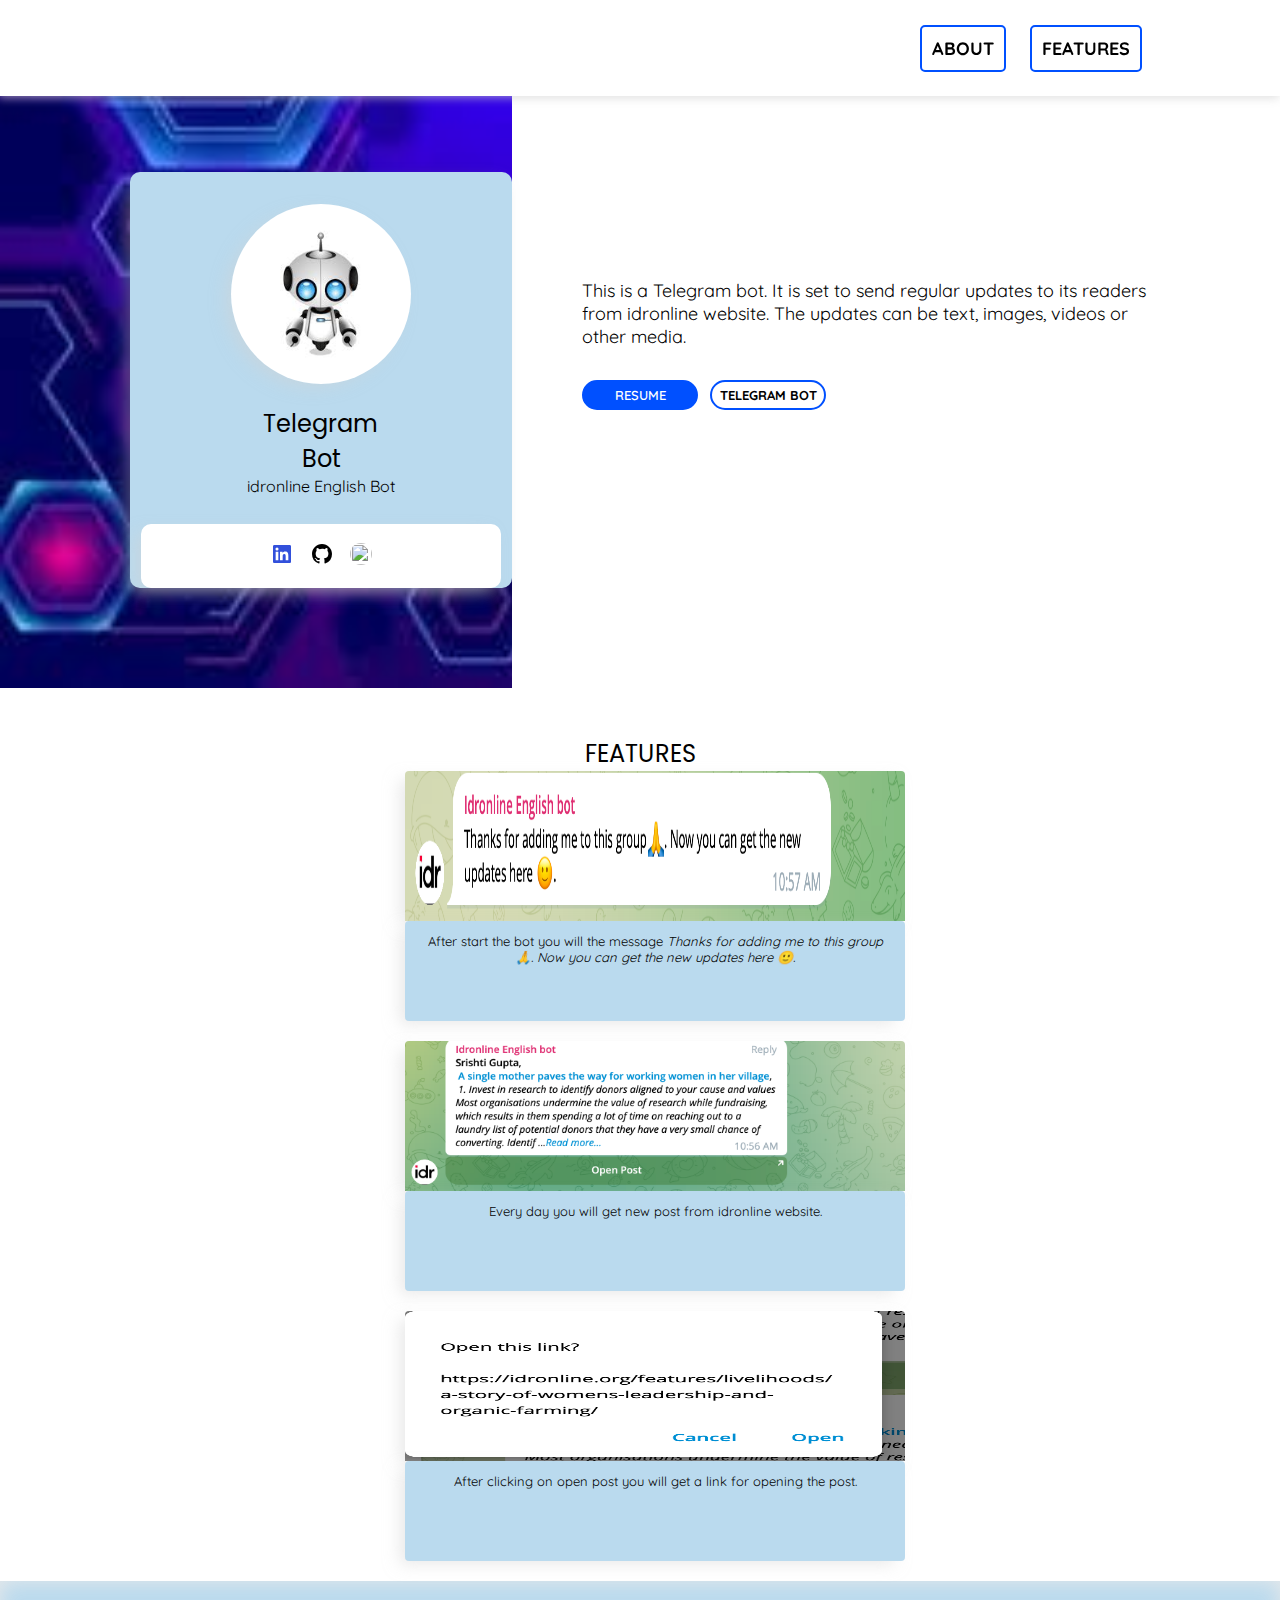
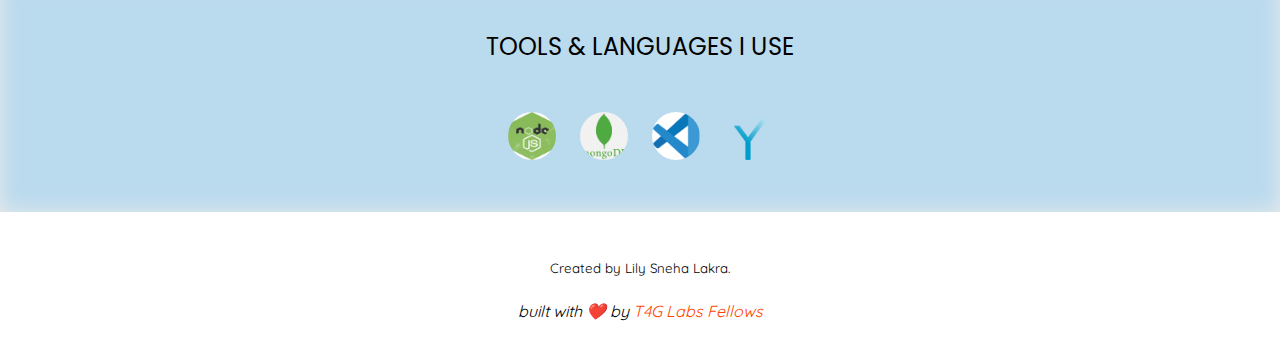
==== index.html @ ccb15bd9 "first commit" ====
<!DOCTYPE html>
<html>

<head>
    <meta charset="utf-8">
    <meta http-equiv="X-UA-Compatible" content="IE=edge">
    <title>Telegram Bot</title>
    <meta name="description" content="">
    <meta name="viewport" content="width=device-width, initial-scale=1">
    <link rel="stylesheet" href="style.css">
    <link rel="preconnect" href="https://fonts.googleapis.com">
    <link rel="preconnect" href="https://fonts.gstatic.com" crossorigin>
    <link href="https://fonts.googleapis.com/css2?family=Montserrat:wght@800&family=Poppins:wght@700&display=swap"
        rel="stylesheet">
    <link href="https://fonts.googleapis.com/css2?family=Quicksand:wght@400&display=swap" rel="stylesheet">
    <script src="https://smtpjs.com/v3/smtp.js">
    </script>
</head>


<body style="overflow-x: hidden;">
    <div id="sidebar" class="collapsed ">
        <button class="btfun" id="closer" title="Close sidebar">
            <svg width="24" height="24" viewBox="0 0 24 24" fill="none" xmlns="http://www.w3.org/2000/svg">
                <path d="M4 18H20M4 6H20H4ZM4 12H12H4Z" stroke="black" stroke-width="2" stroke-linecap="round"
                    stroke-linejoin="round" />
            </svg>
        </button>
        <div class="flex-col-n subhead" id="sidebarlinks">
            <button class="navlink mt btfun" style="color: #0050ff;"><a class="subhead" href='#landingpage'>ABOUT
                </a></button>
            <button class="navlink mt btfun"><a class="subhead" href='#resume'>FEATURES</a></button>
        </div>
    </div>


    <div class="flex-row nav">
        <div class="flex-row">
            <div class="flex-row navdiv">
                <ul class="flex-row-n subhead navbar">
                    <li class="navlink" style="color: #0050ff;"><a href="#landingpage">ABOUT</a></li>
                    <li class="navlink"><a href="#resume">FEATURES</a></li>
                </ul>
            </div>

            <button title="Toggle sidebar" id="closebt" class="btfun ">
                <svg width="24" height="24" viewBox="0 0 24 24" fill="none" xmlns="http://www.w3.org/2000/svg">
                    <path d="M4 18H20M4 6H20H4ZM4 12H20H4Z" stroke="black" stroke-width="2" stroke-linecap="round"
                        stroke-linejoin="round" />
                </svg>
            </button>
        </div>
    </div>

    <div class="flex-row-n" id="landingpage" style="width: 100vw;">
        <div class="flex-row-n bgimg" id="landingpage1">
            <div class="flex-col-n bg3" id="card">
                <div class="image-cropper"><img src="./assets/robot.jpeg" class="dp"></div>
                <div class="name " style="font-size: x-large; margin-top: 22px;">Telegram</div>
                <div class="name " style="font-size: x-large;">Bot</div>
                <div style="font-family: 'Quicksand', sans-serif;">idronline English Bot</div>
                <div class="flex-row " id="card-bottom">
                    <div onclick="window.open('https://www.linkedin.com/in/lily-sneha-lakra/','_blank')" class="px"><img
                            src="./social/linkedin.svg">
                    </div>

                    <div onclick="window.open('https://github.com/Lily-Sneha?tab=repositories','_blank')" class="px">
                        <img src="./social/github.svg">
                    </div>
                    <div onclick="window.open('https://telegram.me/Idronline_english_bot','_blank')" class="px">
                        <img src="https://encrypted-tbn0.gstatic.com/images?q=tbn:ANd9GcR_W9C1YVWKJ8RYx4l_GDvs_dGXbprSSNU4vg&usqp=CAU"
                            id="bot">
                    </div>
                </div>
            </div>
        </div>

        <div class="flex-row" id="landingpage2">
            <div class="flex-col-n lp-para-main">
                <div class="lp-para subhead lp2fix">This is a Telegram bot.
                    It is set to send regular updates to its readers from idronline website. The updates can be
                    text, images, videos or other media.
                </div>

                <div class="flex-row lp-para subhead" style="margin-top: 32px; font-size:small; ">
                    <div onclick="window.location.href='#resume'" class="button1" id="resume">RESUME</div>
                    <div onclick="window.location.href='#project'" class="button2" style="margin-left: 12px;">TELEGRAM
                        BOT
                    </div>
                </div>
            </div>
        </div>
    </div>
    </div>


    <!-- projects/ Features in screenshot ************************* -->
    <div class="flex-col" style="align-items: center;">
        <div class="name over" style="font-size: x-large; margin-top: 48px; ">FEATURES</div>

        <div>
            <div class="flex-col cardeffect firstcard">
                <div class="face3"><img src="cards/welcome.png" height="150px" width="500px"></div>
                <div class="face4">

                    <div class="subhead"
                        style=" padding : 12px 16px 24px 16px ;font-size: small; text-align: center; color: rgb(3, 3, 3); ">
                        After start the bot you will the message <i>Thanks for adding me to this group🙏. Now you can
                            get
                            the new updates here 🙂.</i>
                    </div>
                </div>
            </div>
        </div>

        <div>
            <div class="flex-col cardeffect firstcard">
                <div class="face3"><img src="assets/post.png" height="150px" width="500px"></div>
                <div class="face4">

                    <div class="subhead"
                        style=" padding : 12px 16px 24px 16px ;font-size: small; text-align: center; color: rgb(3, 3, 3); ">
                        Every day you will get new post from idronline website.
                    </div>
                </div>
            </div>
        </div>


        <div>
            <div class="flex-col cardeffect firstcard">
                <div class="face3"><img src="./assets/openPost.png" height="150px" width="500px"></div>
                <div class="face4">

                    <div class="subhead"
                        style=" padding : 12px 16px 24px 16px ;font-size: small; text-align: center; color: rgb(3, 3, 3); ">
                        After clicking on open post you will get a link for opening the post.
                    </div>
                </div>
            </div>
        </div>
    </div>


    <!-- Tools and Languages ******************** -->
    <div class="flex-col bg3 insetshadow" style="width: 100vw;">
        <div class="name gffix" style="font-size: x-large; margin-top: 48px;">TOOLS & LANGUAGES I USE</div>
        <div class="flex-row" id="skillmainrow">
            <div class="flex-row" id="skillrow1">
                <div class="skillbox"><img src="skills/node.jpeg" height="48px" width="48px"></div>
                <div class="skillbox"><img src="skills/mongodb.png" height="48px" width="48px"></div>
                <div class="skillbox"><img src="skills/vscode.png" height="48px" width="48px"></div>
            </div>

            <div class="flex-row" id="skillrow2">
                <!-- <div class="skillbox"><img src="skills/node.png" height="48px" width="48px"></div> -->
                <div class="skillbox"><img src="skills/Y.png" height="48px" width="48px"></div>
            </div>
        </div>
    </div>

    <div class="flex-col" style="align-items: center;" id="contact">
        <div class="flex-col" style="align-items: center; margin-top: 22px;">
            <div class="subhead bottom">
                <p>Created by Lily Sneha Lakra.</p>
            </div>

            <div class="editor">
                <p style="font-family: 'Quicksand', sans-serif;">
                    <i>built with ❤️ by <a style="color: orangered;"
                            href="https://t4glabs.discourse.group/u?cards=yes&group=Tech4Good-Fellows&order=likes_received">T4G
                            Labs Fellows</a>
                        <!-- & Hosted Freely on <a style="color: orangered;"
                            href="https://github.com/Lily-Sneha/ourgroundworks/actions/runs/3966880631">Github
                            Pages</a></i> -->
                </p>
            </div>

        </div>
    </div>
    <script src="./script.js" async defer></script>
</body>

</html>
---- style.css ----
body {
    margin: 0px;
    padding: 0px;

}

.flex-row {
    display: flex;
    flex-direction: row;
    align-items: center;
}

.flex-row-n {
    display: flex;
    flex-direction: row;
}

.flex-row-reverse {
    display: flex;
    flex-direction: row-reverse;
    align-items: center;
}

.flex-col {
    display: flex;
    flex-direction: column;
    justify-items: center;
    align-items: center;
}

.flex-col-n {
    display: flex;
    flex-direction: column;

}

.flex-col-reverse {
    display: flex;
    flex-direction: column-reverse;
    justify-items: center;

}

.nav {
    justify-content: end;
    z-index: 99;
    margin: 0px;
    height: 96px;
    width: 100vw;
    background-color: white;
    position: fixed;
    box-shadow: -1px 2px 9px 0px rgba(206, 206, 206, 0.63);
    -webkit-box-shadow: -1px 2px 9px 0px rgba(206, 206, 206, 0.63);
    -moz-box-shadow: -1px 2px 9px 0px rgba(206, 206, 206, 0.63);

}

.bgimg {
    background-image: url("./assets/background.jpeg");
    background-repeat: no-repeat;
    background-size: cover;
}

.bg1 {
    background-color: white;
}

.bg2 {
    background-color: #ececec;
}

.bg3 {
    background-color: #badaee;
}

.grad {
    background-image: linear-gradient(to right, white, #ececec);
}

.primary {
    background-color: #0050ff;
}

#rect {
    background-color: #0050ff;
    height: 16px;
    width: 16px;
    margin: 10px;
}

.name {
    font-family: 'Poppins', sans-serif;
}

.subhead {
    font-family: 'Quicksand', sans-serif;
    font-size: large;
}

.navlink {
    margin-left: 12px;
    margin-right: 12px;
    border-radius: 5px;
    border: 2px solid #0050ff;
    padding: 10px;
}

.navlink a {
    font-weight: bold;
}

.navlink:hover {
    color: #0050ff;
    background-color: #badaee;
    margin-left: 12px;
    margin-right: 12px;
}


.dp {
    height: 180px;
    width: 180px;
    display: inline;
    margin: 0 auto;

}

.image-cropper {
    width: 180px;
    height: 180px;
    position: relative;
    overflow: hidden;
    border-radius: 50%;
    margin-top: 32px;
    box-shadow: -8px 6px 16px -3px rgba(211, 211, 211, 0.5);
    -webkit-box-shadow: -8px 6px 16px -3px rgba(211, 211, 211, 0.5);
    -moz-box-shadow: -8px 6px 16px -3px rgba(211, 211, 211, 0.5);
}

.over {
    overflow: visible;
    position: relative;
}

#card {
    width: 400px;
    margin-left: 340px;
    margin-top: 172px;
    margin-bottom: 100px;
    height: auto;
    align-items: center;
    box-shadow: -8px 6px 16px -3px rgba(142, 142, 142, 0.5);
    -webkit-box-shadow: -8px 6px 16px -3px rgba(142, 142, 142, 0.5);
    -moz-box-shadow: -8px 6px 16px -3px rgba(142, 142, 142, 0.5);
    border-radius: 10px;
}

#card-bottom {
    width: 360px;
    margin-top: 28px;
    height: 64px;
    background-color: white;
    align-items: center;
    justify-content: center;
    box-shadow: -8px 6px 16px -3px rgba(211, 211, 211, 0.5);
    -webkit-box-shadow: -8px 6px 16px -3px rgba(211, 211, 211, 0.5);
    -moz-box-shadow: -8px 6px 16px -3px rgba(211, 211, 211, 0.5);
    border-radius: 10px;

}

.px {
    padding-left: 8px;
    padding-right: 8px;
}

#bot {
    height: 22px;
    width: 22px;
    border-radius: 20px;
}

/* #telegram {
    padding-left: 8px;
    padding-right: 8px;
    font-size: 48px;
} */

.lp-para {
    margin-left: 130px;
    margin-right: 48px;
}

.button1:hover {
    border: solid 2px #0050ff;
    background-color: #ffffff;
    color: rgb(0, 0, 0);
    width: 112px;
    padding-top: 5px;
    padding-bottom: 5px;
    border-radius: 20px;
    font-weight: 800;
    text-align: center;
}

.button1 {
    border: solid 2px #0050ff;
    background-color: #0050ff;
    color: white;
    width: 112px;
    padding-top: 5px;
    padding-bottom: 5px;
    border-radius: 20px;
    text-align: center;
    font-weight: 600;
    cursor: pointer;
}

.button2 {
    border: solid 2px #0050ff;
    background-color: #ffffff;
    color: rgb(0, 0, 0);
    width: 112px;
    padding-top: 5px;
    padding-bottom: 5px;
    border-radius: 20px;
    font-weight: 800;
    text-align: center;
    cursor: pointer
}

.button2:hover {
    border: solid 2px #0050ff;
    background-color: #0050ff;
    color: white;
    width: 112px;
    padding-top: 5px;
    padding-bottom: 5px;
    border-radius: 20px;
    font-weight: 600;
    text-align: center;
}

.input {
    border: 2px #919191;
    width: 300px;
    margin-top: 22px;
    height: 28px;
    padding: 2px 10px 2px 10px;
    border-style: none none solid none;
    text-align: center;
    font-family: 'Quicksand', sans-serif;
    outline: 0;
}

input:focus {
    border: 3px #0050ff;
    border-style: none none solid none;
    outline: 0;

}

.insetshadow {
    box-shadow: inset 0px 0px 21px 0px #EAEAEA;
}

/* .hd2 {
    background-image: url('./assets/bg.gif');
    background-size: cover;
    background-repeat: no-repeat;
    padding: 4px 8px 4px 8px;
    border-radius: 4px;
    text-align: center;
} */

.face1 {
    overflow: hidden;
    width: 200px;
    height: 150px;
    background-repeat: no-repeat;
    border-radius: 4px 4px 0px 0px;
    /* background-size: contain; */
    box-shadow: -8px 6px 16px -3px rgba(211, 211, 211, 0.5);
    -webkit-box-shadow: -8px 6px 16px -3px rgba(211, 211, 211, 0.5);
    -moz-box-shadow: -8px 6px 16px -3px rgba(211, 211, 211, 0.5);
}

.face2 {
    width: 200px;
    height: 60px;
    background-color: white;
    box-shadow: -8px 6px 16px -3px rgba(211, 211, 211, 0.5);
    -webkit-box-shadow: -8px 6px 16px -3px rgba(211, 211, 211, 0.5);
    -moz-box-shadow: -8px 6px 16px -3px rgba(211, 211, 211, 0.5);
    border-radius: 4px;
}

.cardeffect {
    margin: 0px 18px 0px 18px;
    /* transform: translate(0px, 0px); */
    padding-bottom: 20px;
}

.face3 {
    overflow: hidden;
    width: 500px;
    height: 150px;
    background-repeat: no-repeat;
    border-radius: 4px 4px 0px 0px;
    /* background-size: contain; */
    box-shadow: -8px 6px 16px -3px rgba(211, 211, 211, 0.5);
    -webkit-box-shadow: -8px 6px 16px -3px rgba(211, 211, 211, 0.5);
    -moz-box-shadow: -8px 6px 16px -3px rgba(211, 211, 211, 0.5);
}

.face4 {
    width: 500px;
    height: 100px;
    background-color: #badaee;
    box-shadow: -8px 6px 16px -3px rgba(211, 211, 211, 0.5);
    -webkit-box-shadow: -8px 6px 16px -3px rgba(211, 211, 211, 0.5);
    -moz-box-shadow: -8px 6px 16px -3px rgba(211, 211, 211, 0.5);
    border-radius: 4px;
}

.p-8 {
    padding: 8px;
}


.github {
    background-image: url('cards/github.png');
    background-size: contain;
    width: 24px;
    height: 24px;
    margin: 18px 4px 0px 4px;
    border-radius: 100%;
}

.skillbox {
    background-size: contain;
    border-radius: 100%;
    overflow: hidden;
    width: 48px;
    height: 48px;
    margin: 0px 12px 0px 12px;
    border-radius: 100%;
}

.bottom {
    line-height: 6px;
    font-size: smaller;
    margin-top: 18px;
    text-align: center;
}

#contactform {
    margin: 18px 0px 18px 0px;
    box-shadow: -8px 6px 16px -3px rgba(211, 211, 211, 0.5);
    -webkit-box-shadow: -8px 6px 16px -3px rgba(211, 211, 211, 0.5);
    -moz-box-shadow: -8px 6px 16px -3px rgba(211, 211, 211, 0.5);
}

.contactimg {
    border-radius: 4px 0px 0px 4px;
    width: 200px;
    height: 250px;
    align-items: center;
    background-image: url('./assets/bg.gif');
    background-size: cover;
}

.form {
    margin-left: 32px;
    margin-right: 56px;
    text-align: left;
}

.formbox {
    border-radius: 0px 4px 4px 0px;

}

#landingpage1 {
    width: 40vw;
}



.navbar {
    list-style: none;
    margin-right: 96px;

}

.name {
    font-size: x-large;
}

.cardrow {
    height: 390px;
    padding-top: 12px;
    overflow-x: scroll;
    width: 500vw;
    align-items: center;
    justify-content: center;
}

/* .fig-section {
    display: flex;
    flex-direction: column;
    align-items: center;
    justify-content: center;
} */

/* .figcaption {
    padding-top: 10px;
    padding-bottom: 10px;
    text-align: center;
} */

/* .text {
    flex-wrap: wrap;
} */

#skillrow1 {
    margin-top: 48px;
    margin-bottom: 52px;
}

#skillrow2 {
    margin-top: 48px;
    margin-bottom: 52px;
}

.lp-para-main {
    max-width: 700px;
}

.send {
    margin-top: 24px;
    margin-bottom: 18px;
    font-size: small;
    margin-left: 32px;
}

#logo {
    max-width: 340px;
    margin-left: 64px;
}

.burgerbutton {
    margin-right: 32px;
}

#closer {
    float: right;
    margin: 21.5px 18px 0px 0px;
}

button {
    outline: none;
    border: none;
    background-color: white;
    cursor: pointer;
    align-items: center;
    justify-content: center;
    padding-top: 4px;
}

#license {
    text-decoration: underline;
    color: #0050ff;
}

#closebt {
    margin-right: 18px;
}

#sidebar {
    width: 70%;
    height: 100vh;
    overflow: auto;
    position: fixed;
    right: 0;
    z-index: 100;
    transition: transform .2s;
    background-color: white;
    -webkit-box-shadow: 0px -1px 112px -36px rgba(199, 199, 199, 1);
    -moz-box-shadow: 0px -1px 112px -36px rgba(199, 199, 199, 1);
    box-shadow: 0px -1px 112px -36px rgba(199, 199, 199, 1);
}

.mt {
    margin-top: 40px;
}

#sidebar.collapsed {
    transform: translate(100%);
}

a {
    text-decoration: none;
    color: black;
}

a:hover {
    color: #0050ff;
}

#sidebarlinks {
    align-items: flex-start;
    justify-content: flex-start;
    margin-left: 24px;
    margin-top: 10px;
}

/* media query ************************ */
@media (max-width: 1920px) {

    #card {
        margin-left: 460px;
    }

    .cardrow {
        overflow: hidden;
    }

    #projects {
        margin-bottom: 48px;
    }

    .cardrow {
        margin-top: 24px;
        margin-bottom: 52px;
    }

    #linefix {
        margin-left: 130px;
    }

    .firstcard {
        margin-left: 48px;
    }

    .lastcard {
        margin-right: 48px;
    }
}


@media (max-width: 1824px) {
    .lp-para-main {
        width: 400;
    }

    #card {
        margin-left: 400px;
    }

    .cardrow {
        overflow: hidden;
    }

    #projects {
        margin-bottom: 48px;
    }

    .firstcard {
        margin-left: 48px;
    }

    .lastcard {
        margin-right: 48px;
    }

}

@media (max-width: 1694px) {
    #card {
        margin-left: 360px;
    }

    .cardrow {
        overflow: hidden;
    }

    #projects {
        margin-bottom: 48px;
    }

    .cardrow {
        margin-top: 8px;
        margin-bottom: 48px;
    }

    .firstcard {
        margin-left: 48px;
    }

    .lastcard {
        margin-right: 48px;
    }
}


@media (max-width: 1536px) {
    #card {
        margin-left: 330px;
    }

    .cardrow {
        overflow: hidden;
    }

    #projects {
        margin-bottom: 48px;
    }

    .cardrow {
        margin-top: 4px;
        margin-bottom: 36px;
    }

    .firstcard {
        margin-left: 48px;
    }

    .lastcard {
        margin-right: 48px;
    }
}

@media (max-width: 1408px) {
    #card {
        margin-left: 240px;
    }

    .lp-para {
        margin-left: 90px;
    }

    .cardrow {
        overflow: hidden;
        margin-top: 12px;
        margin-bottom: 26px;
    }

    #projects {
        margin-bottom: 48px;
    }

    #linefix {
        margin-left: 90px;
    }

    .firstcard {
        margin-left: 48px;
    }

    .lastcard {
        margin-right: 48px;
    }
}

@media (max-width: 1280px) {
    #card {
        margin-left: 130px;
    }

    .lp-para {
        margin-left: 70px;
    }

    .cardrow {
        overflow: hidden;
        margin-top: 0px;
        margin-bottom: 52px;

    }

    #projects {
        margin-bottom: 48px;
    }

    #linefix {
        margin-left: 70px;
    }

    .firstcard {
        margin-left: 48px;
    }

    .lastcard {
        margin-right: 48px;
    }

}

@media (min-width: 1024px) {
    #sidebar {
        -webkit-box-shadow: none;
        -moz-box-shadow: none;
        box-shadow: none;
    }

    #closebt {
        width: 0px;
        visibility: collapse;

    }

    #closebt svg {
        width: 0px;
        visibility: collapse;
    }

}

@media (max-width: 1024px) {
    #card {
        margin-left: 85px;
    }

    .cardrow {
        margin-top: 0px;
        margin-bottom: 26px;
        overflow-x: scroll;
        width: 100vw;
        align-items: start;
        justify-content: start;
    }

    .dev {
        align-items: center;
        justify-content: center;
    }

    .lp-para {
        margin-left: 70px;
        width: 440px;
    }

    .navbar {
        visibility: hidden;
        width: 0px;
    }

    .navdiv {
        width: 0px;
    }

    #projects {
        margin-bottom: 48px;
    }

    .firstcard {
        margin-left: 48px;
    }

    .lastcard {
        margin-right: 48px;
    }

    #logo {
        max-width: 280px;
        margin-left: 32px;
    }

    #sidebar {
        width: 40%;
    }

    #closer {
        margin-top: 32px;
    }

}

@media (max-width: 870px) {
    #card {
        margin-left: 20px;
    }

    .lp-para {
        width: 350px;
    }

    .name {
        font-size: medium;
    }

    #projects {
        margin-bottom: 48px;
    }

    .cardrow {
        margin-top: 4px;
        margin-bottom: 12px;

    }

    .firstcard {
        margin-left: 48px;
    }

    .lastcard {
        margin-right: 48px;
    }


}

@media (max-width: 768px) {

    #landingpage {
        display: flex;
        flex-direction: column;
        justify-items: center;
        align-items: center;
    }

    #landingpage1 {
        width: 100vw;
        justify-items: center;
        align-items: center;

    }

    #card {
        width: fit-content;
        margin-left: auto;
        margin-right: auto;
    }

    #landingpage2 {
        width: 90vw;
    }

    .cardrow {
        margin-top: 4px;
        margin-bottom: 24px;
        overflow-x: scroll;
        width: 100vw;
        align-items: start;
        justify-content: start;
    }

    .dev {
        align-items: center;
        justify-content: center;
    }

    .lp-para-main {
        align-items: center;
        justify-content: center;
        margin: 0px 16px 48px 16px;
        flex-direction: column;

    }

    .lp-para {
        margin: auto;
        width: auto;
        text-align: center;
    }

    #skillrow1 {
        margin-top: 48px;
        margin-bottom: 52px;
    }

    #skillrow2 {
        margin-top: 48px;
        margin-bottom: 52px;
    }

    #projects {
        margin-bottom: 24px;
    }

    #linefix {
        margin-right: 70px;
    }

    #logo {
        max-width: 310px;
        margin-left: 32px;
    }

    /* .bgimg {
        background-image: url("./assets/background.jpeg");
    } */

}

@media (max-width: 640px) {
    body {
        overflow-x: hidden;
        width: 100vw;
    }

    .cardrow {
        margin-top: 0px;
        margin-bottom: 12px;
        overflow-x: scroll;
        width: 100vw;
        align-items: center;
        justify-content: center;
    }

    #projects {
        margin-bottom: 18px;
    }

    #contactform {
        flex-direction: column;
    }

    .contactimg {
        width: 360px;
        border-radius: 4px 4px 0px 0px;
        height: 250px;
        align-items: center;
        justify-content: center;
        background-image: url('./assets/bg.gif');
        background-size: cover;
    }

    .contactimg img {
        align-items: center;
        justify-content: center;
        height: 200px;
        padding-right: 38px;
    }

    .formbox {
        align-items: center;
        justify-content: center;
    }

    .send {
        margin-right: 32px;
    }

    .form {
        margin-left: 16px;
        margin-right: 16px;
        text-align: center;
    }

    #skillmainrow {
        flex-direction: column;
    }

    #skillrow1 {
        margin-top: 48px;
        margin-bottom: 12px;
    }

    #skillrow2 {
        margin-top: 18px;
        margin-bottom: 52px;
    }

    #linefix {
        margin-right: 70px;
    }

    #sidebar {
        width: 70%;
    }

    #closer {
        margin-top: 30px;
    }

}

@media (max-width: 472px) {
    #card {
        margin-top: 100px;
        margin-bottom: 32px;
        width: 340px;

    }

    .face4,
    .face1,
    .face2,
    .face3 {
        width: 390px;
        padding-left: 0;
        margin-left: 0;
    }

    #card-bottom {
        width: 340px;
    }

    .lp2fix {
        margin-top: 18px;
    }

    .modes {
        flex-direction: column;
    }

    .cardeffect {
        margin: 10px;
    }

    .firstcard {
        /* margin-left: 32px; */
    }

    .lastcard {
        /* margin-right: 32px; */
    }

    .gffix {
        margin-left: 16px;
        margin-right: 16px;
        text-align: center;
    }

    #logo {
        width: 240px;
        margin-left: 16px;
    }

    .nav {
        height: 76px;
    }

    #closer {
        margin-top: 21.5px;
    }
}

@media (max-width: 375px) {
    #card {
        margin-top: 100px;
        margin-bottom: 48px;
    }

    .face4,
    .face1,
    .face2,
    .face3 {
        width: 390px;
    }

    #project-subhead {
        flex-direction: column;
    }

    .firstcard {
        margin-left: 16px;
    }

    .lastcard {
        margin-right: 16px;
    }

    #logo {
        max-width: 210px;
        margin-left: 16px;
    }

    .nav {
        height: 64px;
    }

    .lp2fix {
        margin-top: 12px;
    }

    #closer {
        margin-top: 16px;
    }
}

@media (max-width: 320px) {
    .skillbox img {
        width: 32px;
        height: 32px;
    }

    .skillbox {
        width: 32px;
        height: 32px;
    }

    #card {
        width: 300px;
    }

    .face4,
    .face1,
    .face2,
    .face3 {
        width: 300px;
    }

    #card-bottom {
        width: 300px;
    }

    .contactimg {
        width: 320px;
    }

    .formbox {
        width: 320px;
    }

    .name {
        font-size: smaller;
        margin-left: 2px;
    }

    .subhead {
        font-size: smaller;
    }

    #rect {
        margin: 10px;
    }

    .firstcard {
        /* padding-left: 16px; */
    }

    .lastcard {
        /* padding-right: 16px; */
    }

    .lp2fix {
        margin-top: 14px;
    }

    #closer {
        margin-top: 14px;
    }
}


@media (max-width: 280px) {
    #logo {
        max-width: 190px;
        margin-left: 18px;
    }

    #card-bottom {
        width: 260px;
    }

    .contactimg {
        width: 280px;
    }

    .formbox {
        width: 280px;
    }

    .form {
        width: 260px;
    }

    .face3 {
        width: 100vw;
    }

    .face4 {
        width: 100vw;
    }

    .gffix {
        text-align: center;
        margin: 0px 8px 0px 8px;
        font-size: 12px;
    }

    .lp-para-main {
        margin: 0px;
    }

    #card {
        margin-top: 130px;
        margin-bottom: 48px;
    }

    .lp2fix {
        margin-top: 12px;
    }

}
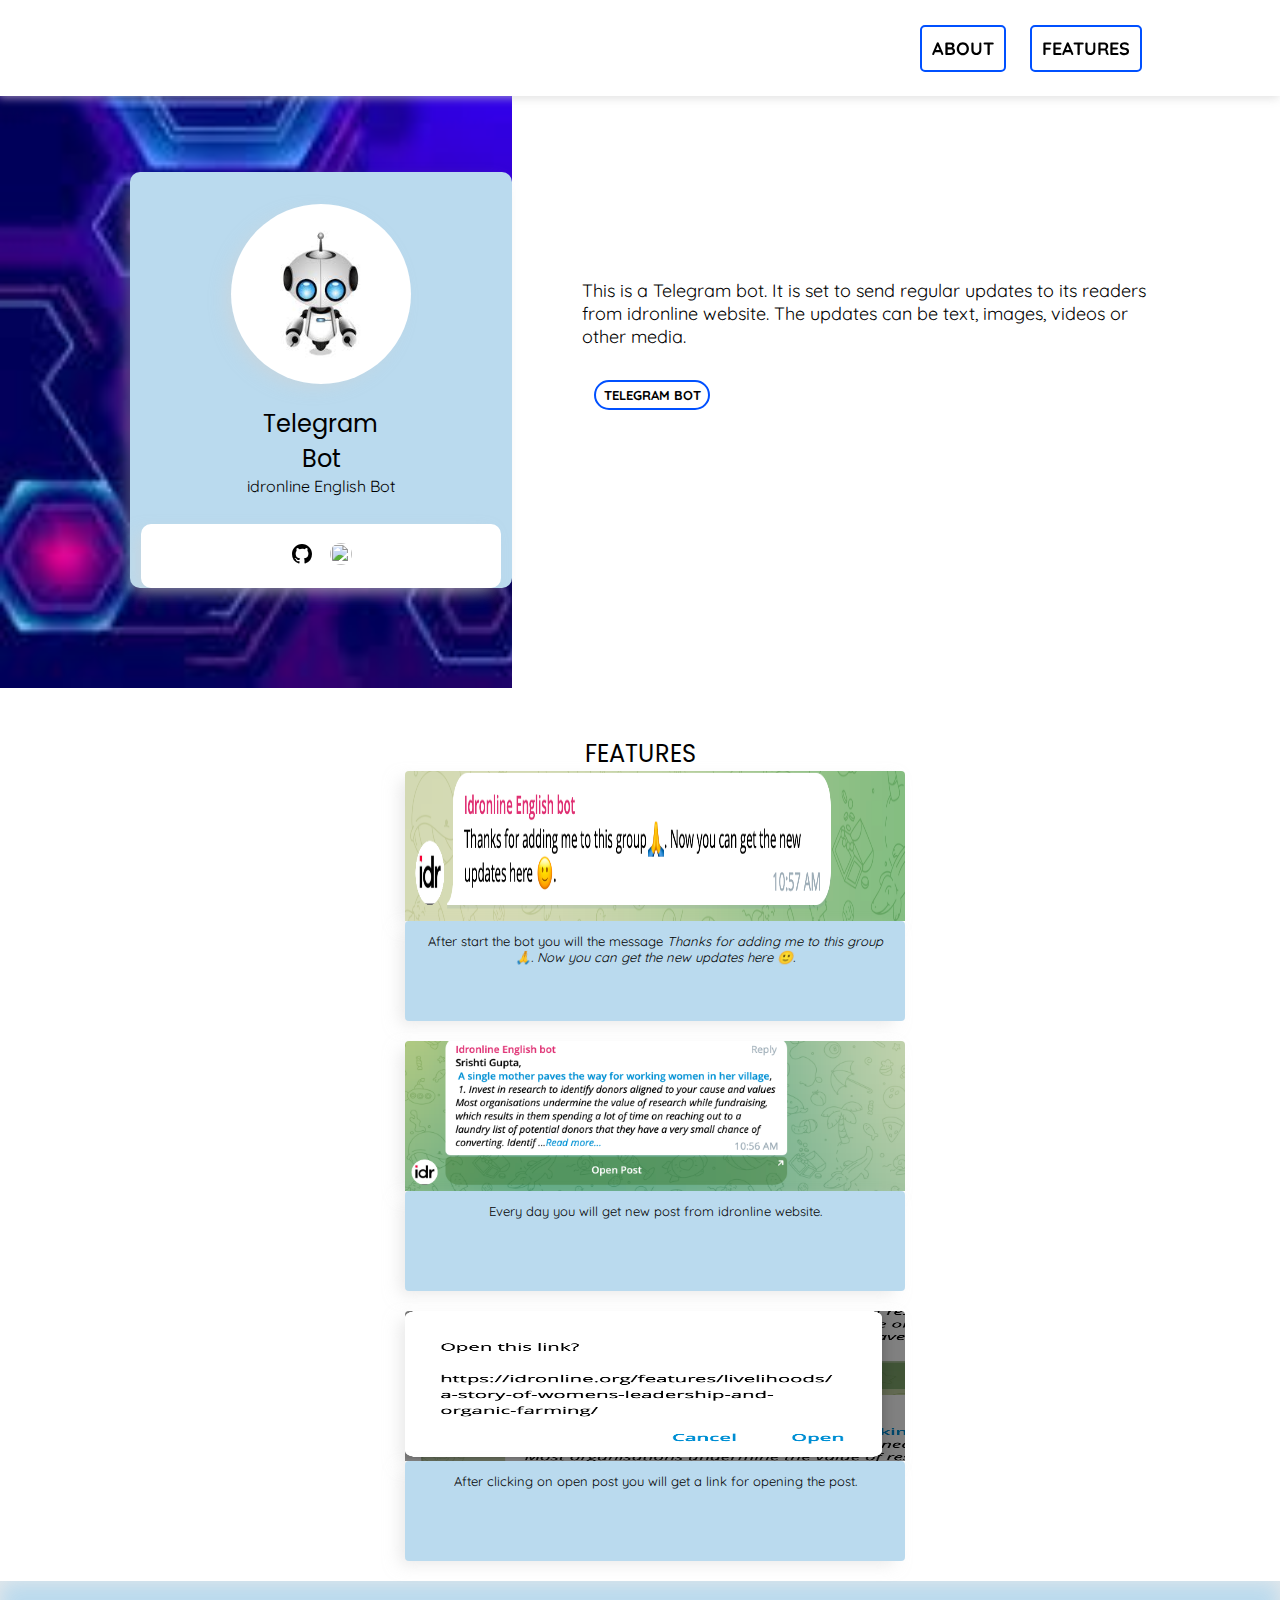
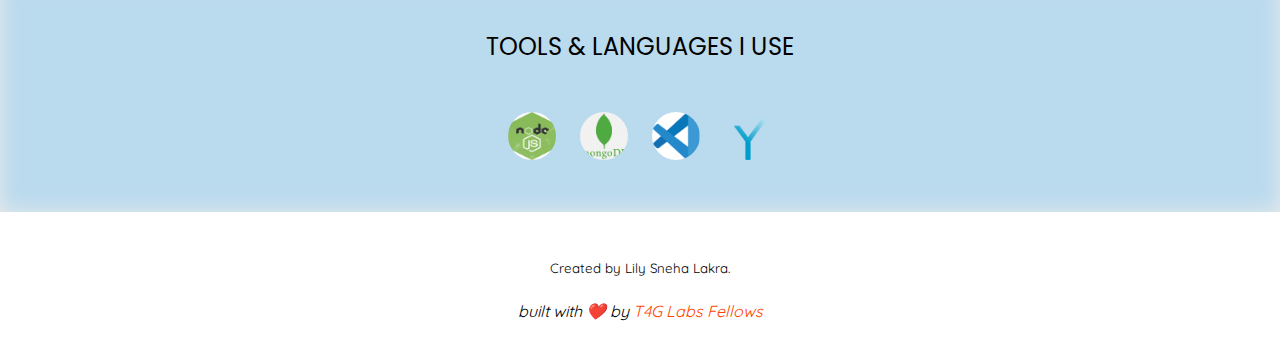
==== commit bbafbba2: "second commit" ====
--- a/index.html
+++ b/index.html
@@ -60,9 +60,9 @@
                 <div class="name " style="font-size: x-large;">Bot</div>
                 <div style="font-family: 'Quicksand', sans-serif;">idronline English Bot</div>
                 <div class="flex-row " id="card-bottom">
-                    <div onclick="window.open('https://www.linkedin.com/in/lily-sneha-lakra/','_blank')" class="px"><img
+                    <!-- <div onclick="window.open('https://www.linkedin.com/in/lily-sneha-lakra/','_blank')" class="px"><img
                             src="./social/linkedin.svg">
-                    </div>
+                    </div> -->
 
                     <div onclick="window.open('https://github.com/Lily-Sneha?tab=repositories','_blank')" class="px">
                         <img src="./social/github.svg">
@@ -83,8 +83,9 @@
                 </div>
 
                 <div class="flex-row lp-para subhead" style="margin-top: 32px; font-size:small; ">
-                    <div onclick="window.location.href='#resume'" class="button1" id="resume">RESUME</div>
-                    <div onclick="window.location.href='#project'" class="button2" style="margin-left: 12px;">TELEGRAM
+                    <!-- <div onclick="window.location.href='#resume'" class="button1" id="resume">RESUME</div> -->
+                    <div onclick="window.location.href='https://telegram.me/Idronline_english_bot' " class="button2"
+                        style="margin-left: 12px;">TELEGRAM
                         BOT
                     </div>
                 </div>
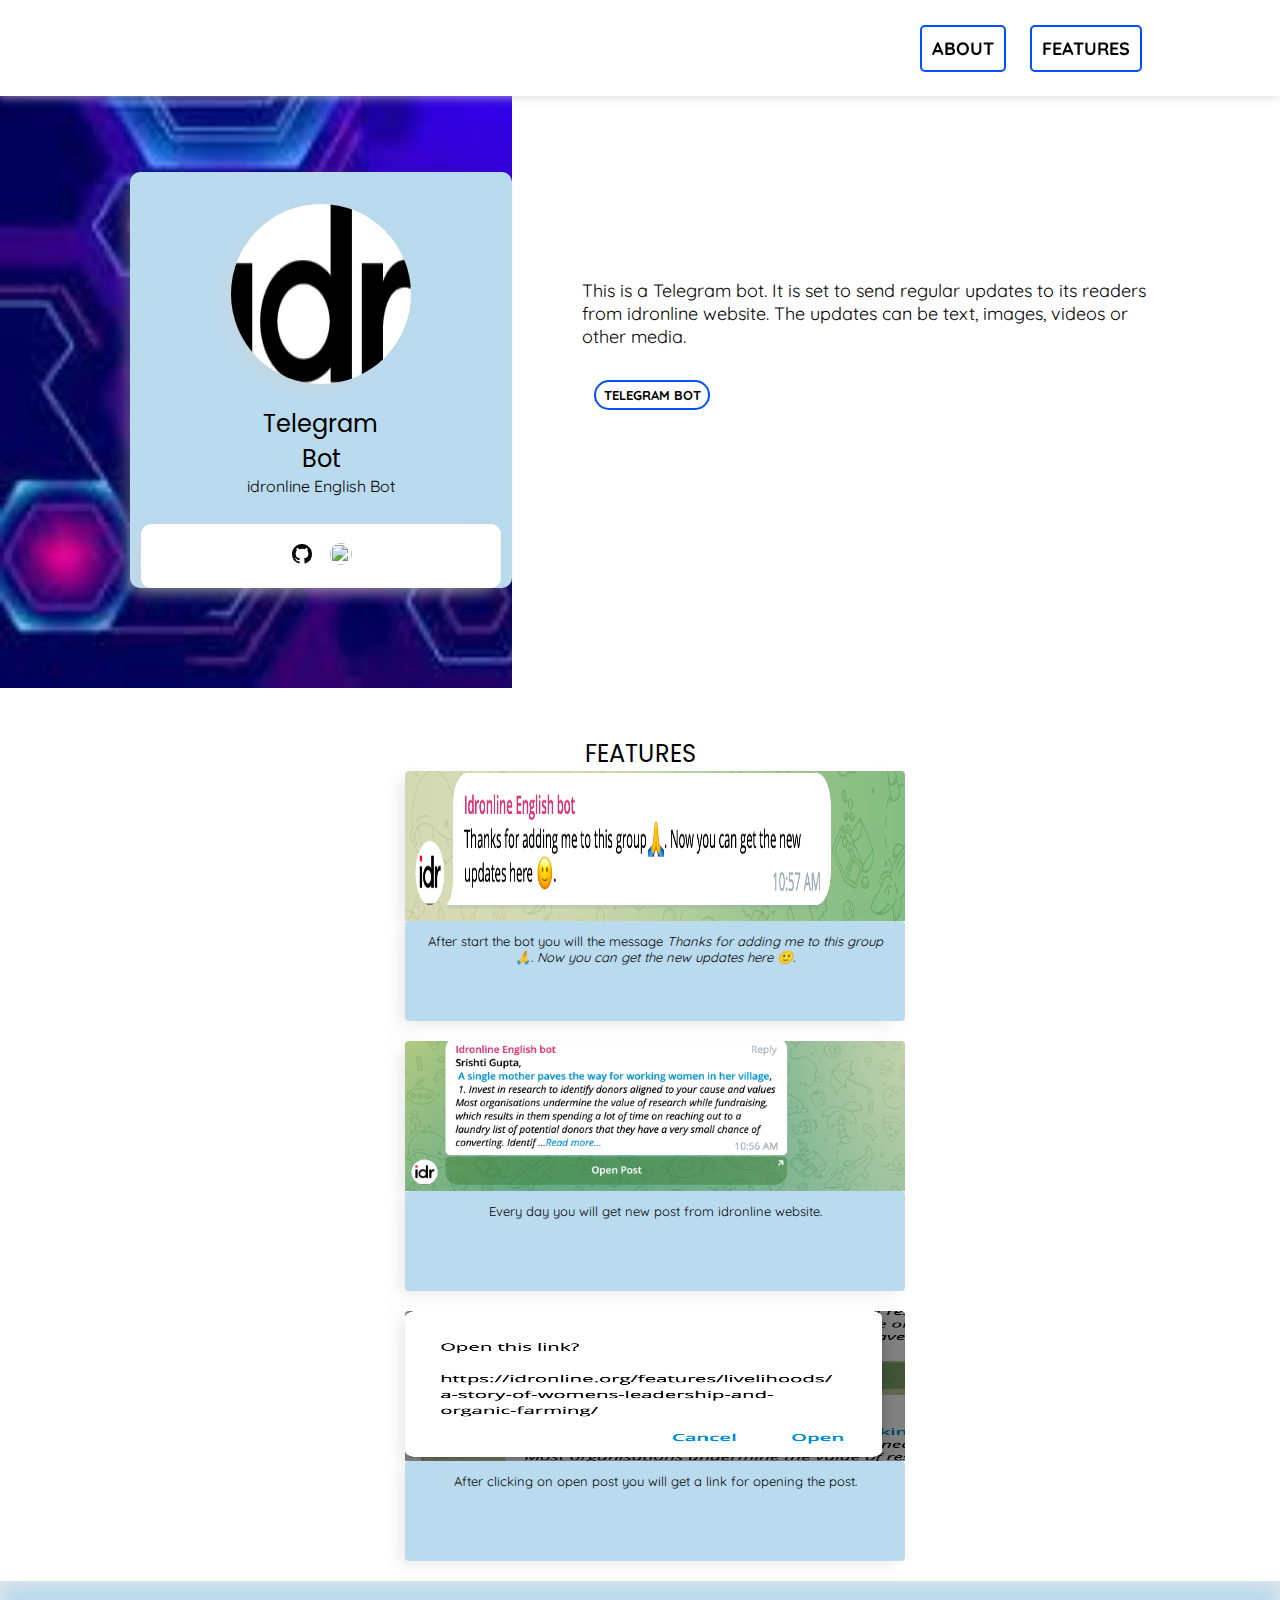
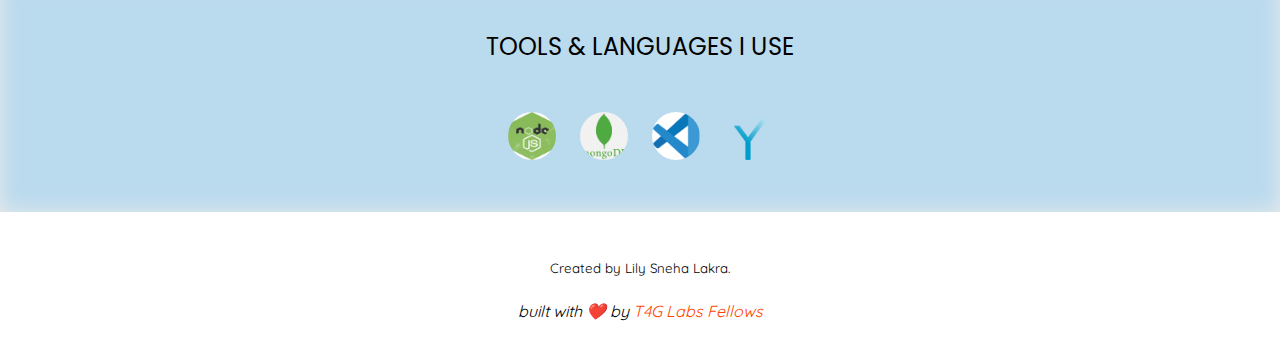
==== commit 35726369: "3rd commit" ====
--- a/index.html
+++ b/index.html
@@ -55,7 +55,7 @@
     <div class="flex-row-n" id="landingpage" style="width: 100vw;">
         <div class="flex-row-n bgimg" id="landingpage1">
             <div class="flex-col-n bg3" id="card">
-                <div class="image-cropper"><img src="./assets/robot.jpeg" class="dp"></div>
+                <div class="image-cropper"><img src="./assets/idrlogo.png" class="dp"></div>
                 <div class="name " style="font-size: x-large; margin-top: 22px;">Telegram</div>
                 <div class="name " style="font-size: x-large;">Bot</div>
                 <div style="font-family: 'Quicksand', sans-serif;">idronline English Bot</div>
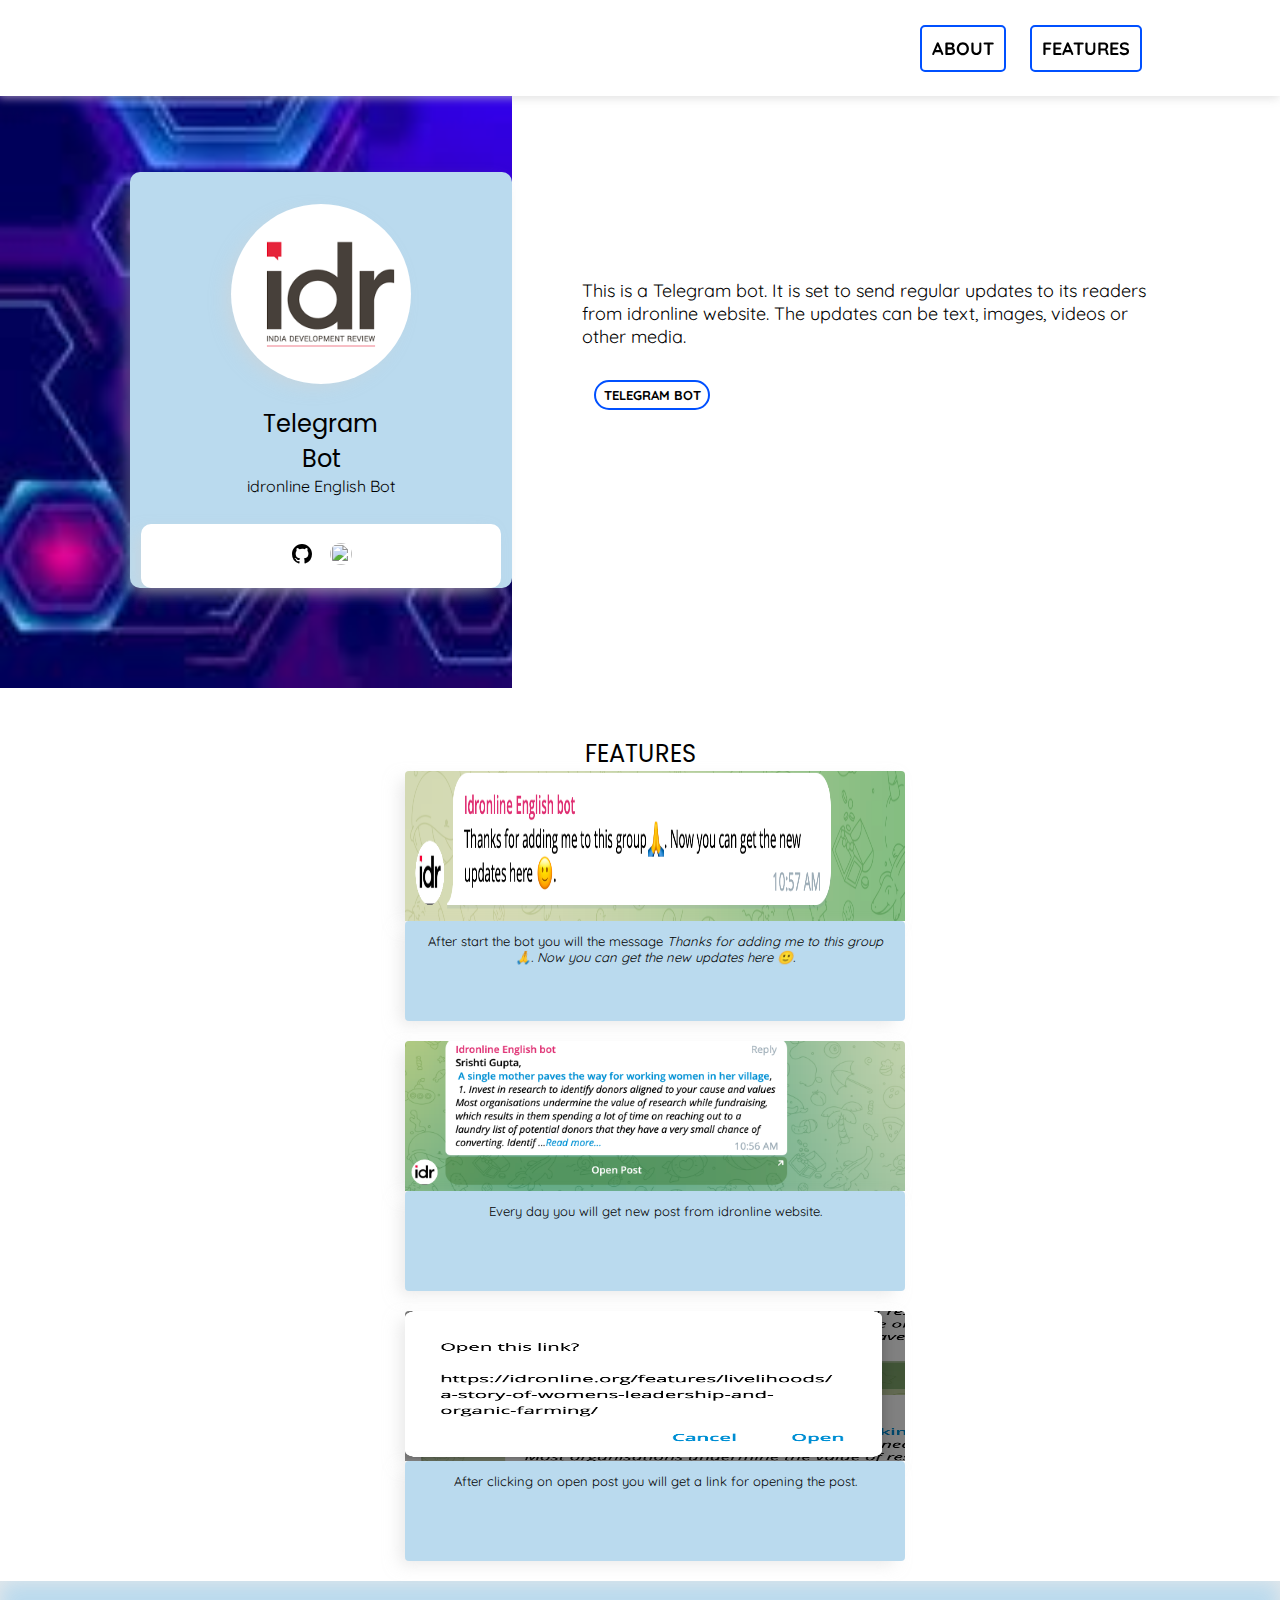
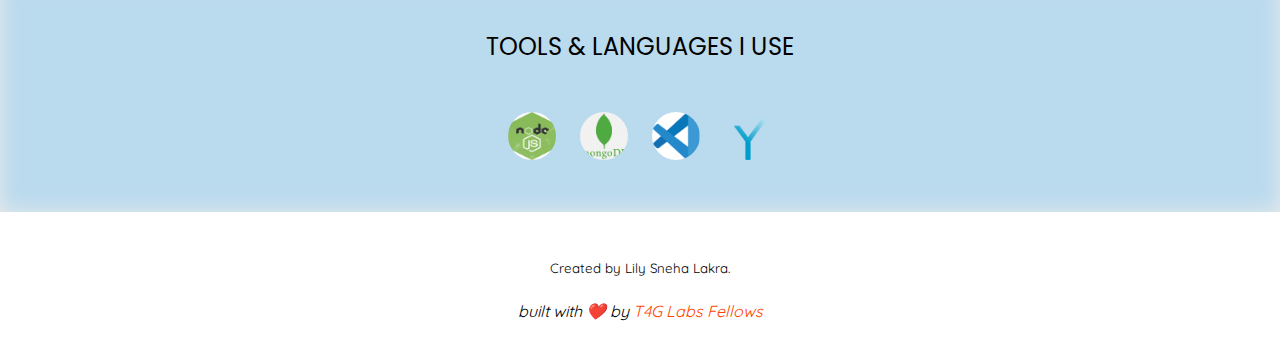
==== commit 15aff5a5: "4th commit" ====
--- a/index.html
+++ b/index.html
@@ -55,7 +55,7 @@
     <div class="flex-row-n" id="landingpage" style="width: 100vw;">
         <div class="flex-row-n bgimg" id="landingpage1">
             <div class="flex-col-n bg3" id="card">
-                <div class="image-cropper"><img src="./assets/idrlogo.png" class="dp"></div>
+                <div class="image-cropper"><img src="./assets/idr.png" class="dp"></div>
                 <div class="name " style="font-size: x-large; margin-top: 22px;">Telegram</div>
                 <div class="name " style="font-size: x-large;">Bot</div>
                 <div style="font-family: 'Quicksand', sans-serif;">idronline English Bot</div>
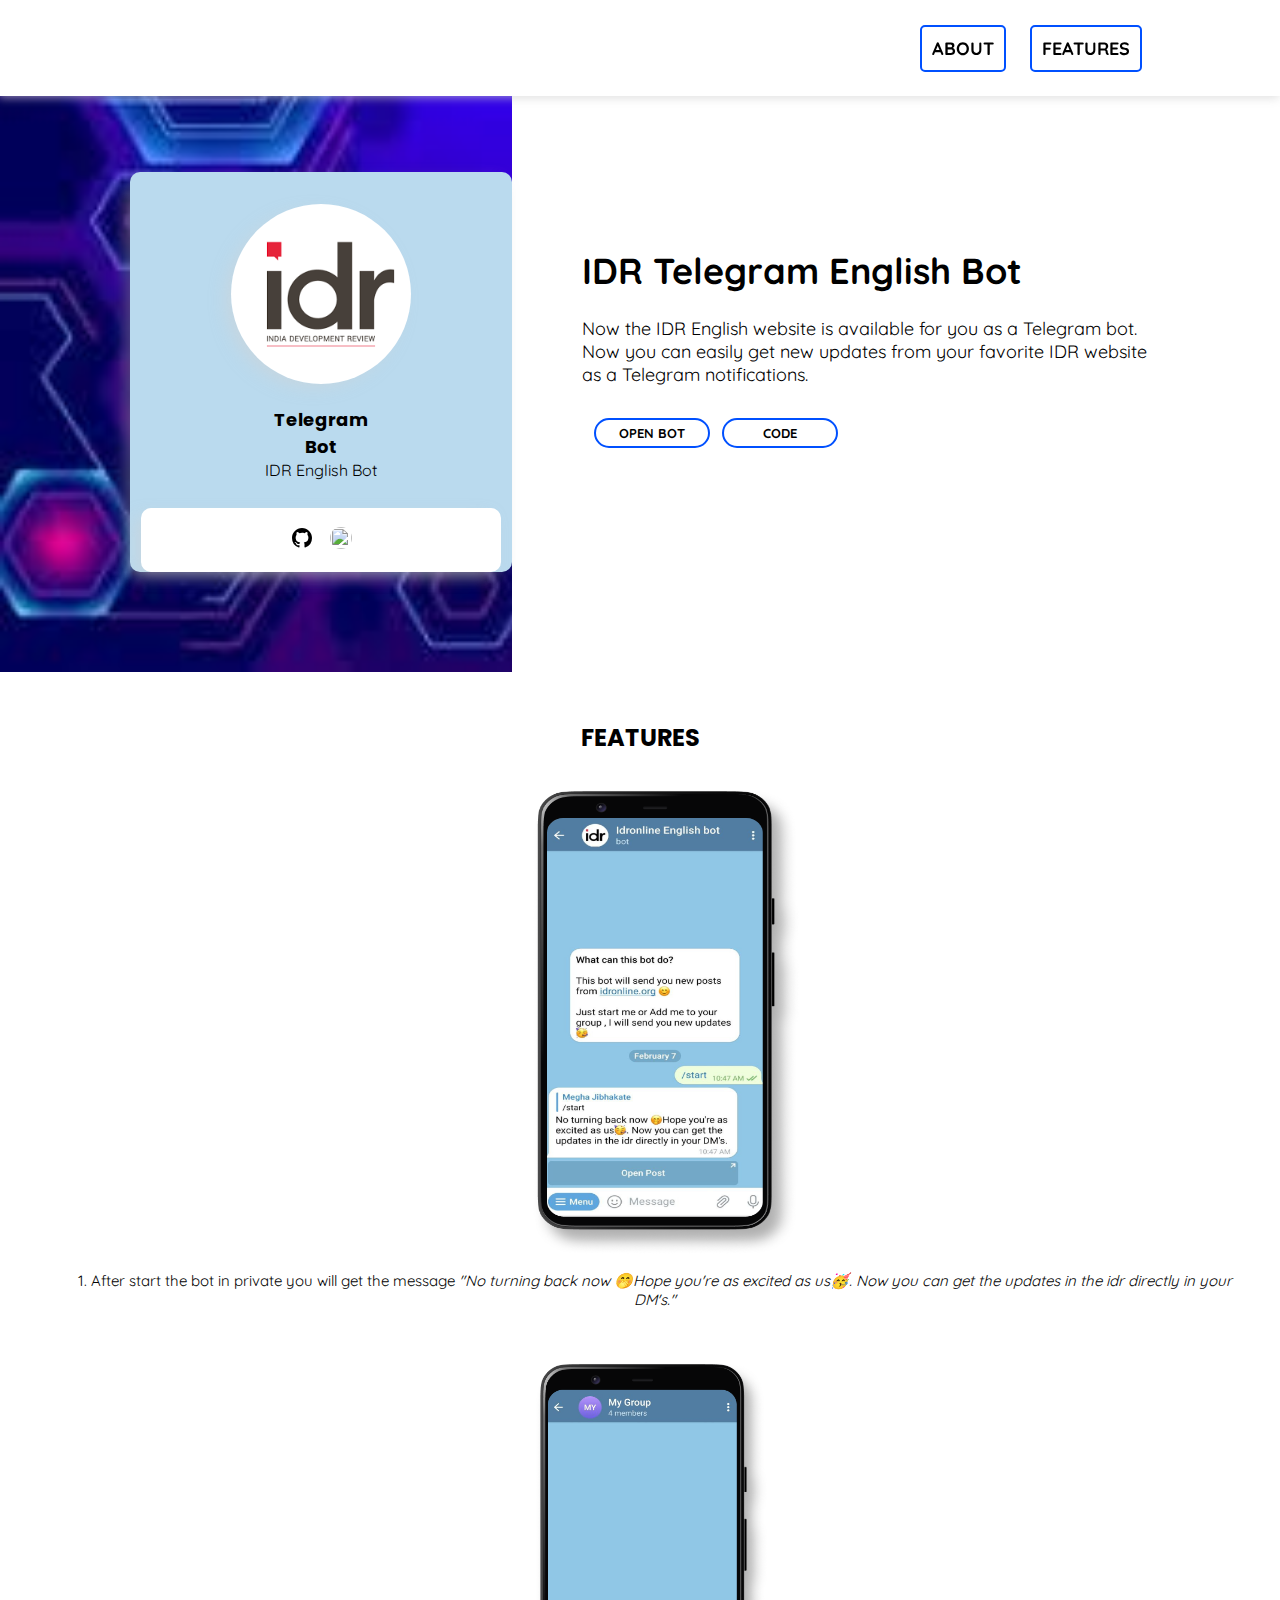
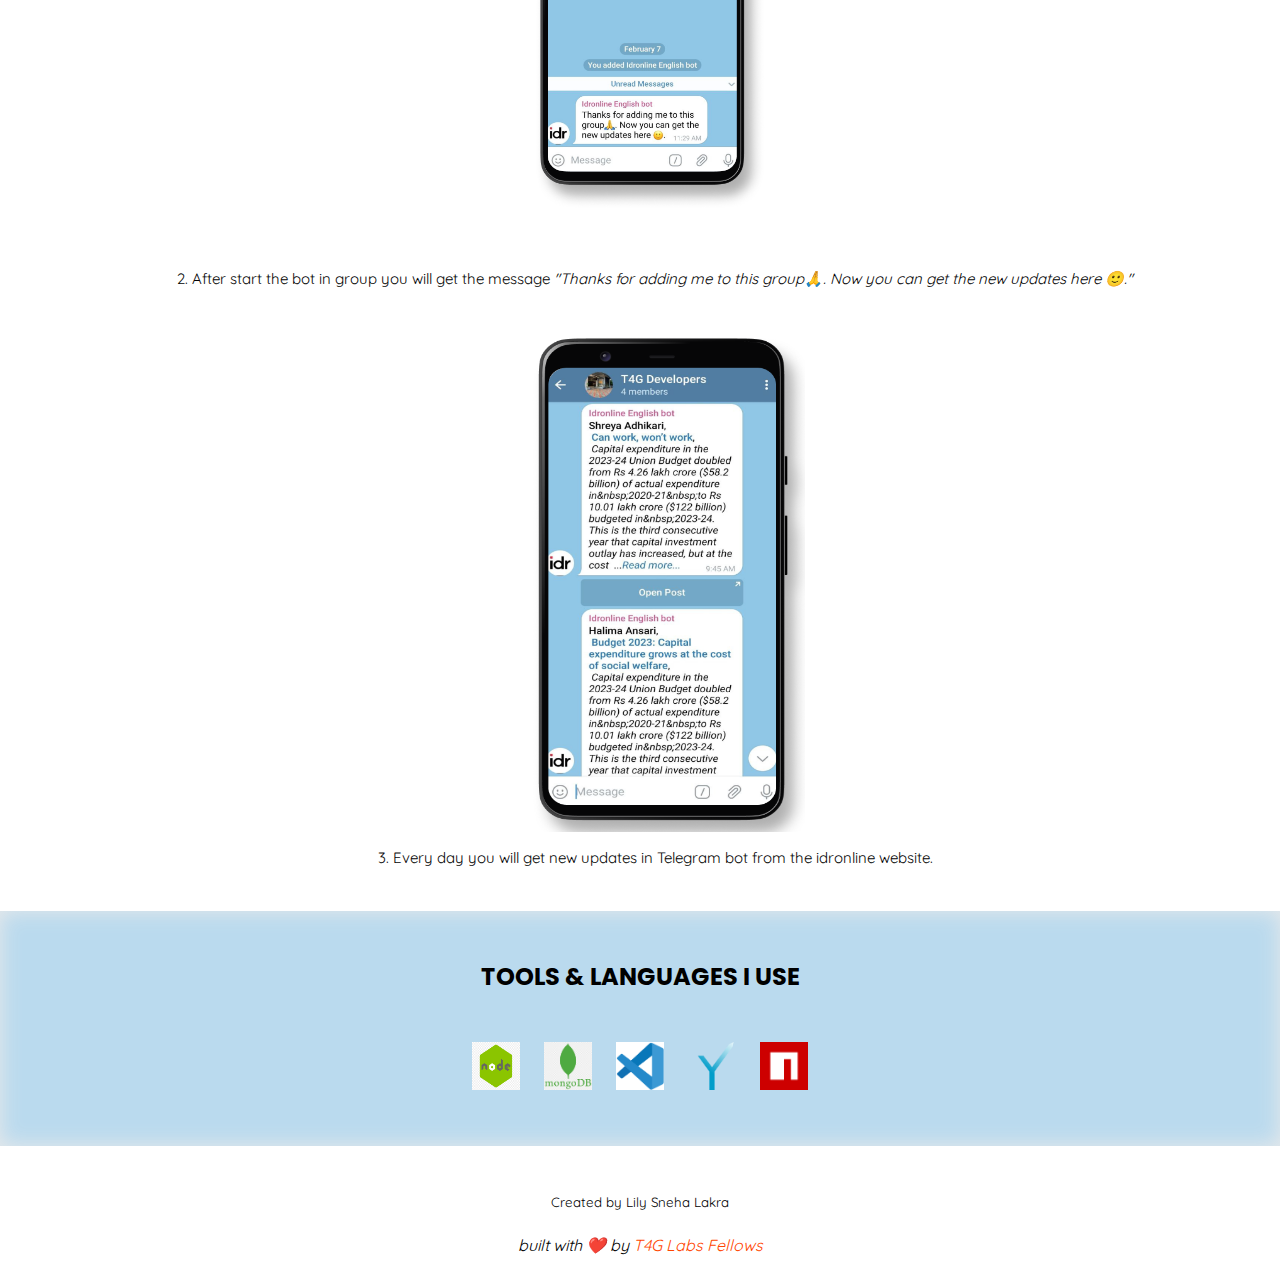
==== commit 4043177e: "commit" ====
--- a/index.html
+++ b/index.html
@@ -38,8 +38,8 @@
         <div class="flex-row">
             <div class="flex-row navdiv">
                 <ul class="flex-row-n subhead navbar">
-                    <li class="navlink" style="color: #0050ff;"><a href="#landingpage">ABOUT</a></li>
-                    <li class="navlink"><a href="#resume">FEATURES</a></li>
+                    <li class="navlink"><a href="#about">ABOUT</a></li>
+                    <li class="navlink"><a href="#features">FEATURES</a></li>
                 </ul>
             </div>
 
@@ -56,9 +56,9 @@
         <div class="flex-row-n bgimg" id="landingpage1">
             <div class="flex-col-n bg3" id="card">
                 <div class="image-cropper"><img src="./assets/idr.png" class="dp"></div>
-                <div class="name " style="font-size: x-large; margin-top: 22px;">Telegram</div>
-                <div class="name " style="font-size: x-large;">Bot</div>
-                <div style="font-family: 'Quicksand', sans-serif;">idronline English Bot</div>
+                <div class="name " style="font-size:large; margin-top: 22px;">Telegram</div>
+                <div class="name " style="font-size:large;">Bot</div>
+                <div style="font-family: 'Quicksand', sans-serif;">IDR English Bot</div>
                 <div class="flex-row " id="card-bottom">
                     <!-- <div onclick="window.open('https://www.linkedin.com/in/lily-sneha-lakra/','_blank')" class="px"><img
                             src="./social/linkedin.svg">
@@ -77,16 +77,21 @@
 
         <div class="flex-row" id="landingpage2">
             <div class="flex-col-n lp-para-main">
-                <div class="lp-para subhead lp2fix">This is a Telegram bot.
-                    It is set to send regular updates to its readers from idronline website. The updates can be
-                    text, images, videos or other media.
+                <div class="lp-para subhead lp2fix" style="font-weight: bold;">
+                    <h1>IDR Telegram English Bot</h1>
+                </div>
+                <div class="lp-para subhead lp2fix">Now the IDR English website is available for you as a Telegram bot.
+                    Now you can easily get new updates from your favorite IDR website as a Telegram notifications.
                 </div>
 
                 <div class="flex-row lp-para subhead" style="margin-top: 32px; font-size:small; ">
-                    <!-- <div onclick="window.location.href='#resume'" class="button1" id="resume">RESUME</div> -->
                     <div onclick="window.location.href='https://telegram.me/Idronline_english_bot' " class="button2"
-                        style="margin-left: 12px;">TELEGRAM
+                        style="margin-left: 12px;">OPEN
                         BOT
+                    </div>
+                    <div onclick="window.location.href='https://telegram.me/Idronline_english_bot' " class="button2"
+                        style="margin-left: 12px;">CODE
+
                     </div>
                 </div>
             </div>
@@ -95,33 +100,21 @@
     </div>
 
 
-    <!-- projects/ Features in screenshot ************************* -->
+    <!-- Features in screenshot ************************* -->
     <div class="flex-col" style="align-items: center;">
         <div class="name over" style="font-size: x-large; margin-top: 48px; ">FEATURES</div>
 
         <div>
             <div class="flex-col cardeffect firstcard">
-                <div class="face3"><img src="cards/welcome.png" height="150px" width="500px"></div>
+                <div class="face3"><img src="cards/private.png" height="500px" width="300px"></div>
+
                 <div class="face4">
-
                     <div class="subhead"
-                        style=" padding : 12px 16px 24px 16px ;font-size: small; text-align: center; color: rgb(3, 3, 3); ">
-                        After start the bot you will the message <i>Thanks for adding me to this group🙏. Now you can
-                            get
-                            the new updates here 🙂.</i>
-                    </div>
-                </div>
-            </div>
-        </div>
-
-        <div>
-            <div class="flex-col cardeffect firstcard">
-                <div class="face3"><img src="assets/post.png" height="150px" width="500px"></div>
-                <div class="face4">
-
-                    <div class="subhead"
-                        style=" padding : 12px 16px 24px 16px ;font-size: small; text-align: center; color: rgb(3, 3, 3); ">
-                        Every day you will get new post from idronline website.
+                        style=" padding : 12px 16px 24px 16px ;font-size: 15px; text-align: center; color: rgb(3, 3, 3); ">
+                        1. After start the bot in private you will get the message<i> "No turning back now 🤭Hope
+                            you're as excited
+                            as
+                            us🥳. Now you can get the updates in the idr directly in your DM's."</i>
                     </div>
                 </div>
             </div>
@@ -130,12 +123,30 @@
 
         <div>
             <div class="flex-col cardeffect firstcard">
-                <div class="face3"><img src="./assets/openPost.png" height="150px" width="500px"></div>
+                <div class="face3"><img src="cards/group.png" height="500px" width="300px"></div>
+
+                <div class="face4">
+                    <div class="subhead"
+                        style=" padding : 12px 16px 24px 16px ;font-size: 15px; text-align: center; color: rgb(3, 3, 3); ">
+                        2. After start the bot in group you will get the message <i>"Thanks for adding me to this
+                            group🙏.
+                            Now
+                            you can
+                            get
+                            the new updates here 🙂."</i>
+                    </div>
+                </div>
+            </div>
+        </div>
+
+        <div>
+            <div class="flex-col cardeffect firstcard">
+                <div class="face3"><img src="cards/post1.png" height="500px" width="300px"></div>
                 <div class="face4">
 
                     <div class="subhead"
-                        style=" padding : 12px 16px 24px 16px ;font-size: small; text-align: center; color: rgb(3, 3, 3); ">
-                        After clicking on open post you will get a link for opening the post.
+                        style=" padding : 12px 16px 24px 16px ;font-size: 15px; text-align: center; color: rgb(3, 3, 3); ">
+                        3. Every day you will get new updates in Telegram bot from the idronline website.
                     </div>
                 </div>
             </div>
@@ -148,22 +159,24 @@
         <div class="name gffix" style="font-size: x-large; margin-top: 48px;">TOOLS & LANGUAGES I USE</div>
         <div class="flex-row" id="skillmainrow">
             <div class="flex-row" id="skillrow1">
-                <div class="skillbox"><img src="skills/node.jpeg" height="48px" width="48px"></div>
+                <div class="skillbox"><img src="skills/node2.png" height="48px" width="48px"></div>
                 <div class="skillbox"><img src="skills/mongodb.png" height="48px" width="48px"></div>
                 <div class="skillbox"><img src="skills/vscode.png" height="48px" width="48px"></div>
+                <div class="skillbox"><img src="skills/Y.png" height="48px" width="48px"></div>
+                <div class="skillbox"><img src="skills/cron.png" height="48px" width="48px"></div>
+
             </div>
 
-            <div class="flex-row" id="skillrow2">
-                <!-- <div class="skillbox"><img src="skills/node.png" height="48px" width="48px"></div> -->
+            <!-- <div class="flex-row" id="skillrow2">
                 <div class="skillbox"><img src="skills/Y.png" height="48px" width="48px"></div>
-            </div>
+            </div> -->
         </div>
     </div>
 
     <div class="flex-col" style="align-items: center;" id="contact">
         <div class="flex-col" style="align-items: center; margin-top: 22px;">
             <div class="subhead bottom">
-                <p>Created by Lily Sneha Lakra.</p>
+                <p>Created by Lily Sneha Lakra</p>
             </div>
 
             <div class="editor">
--- a/style.css
+++ b/style.css
@@ -107,15 +107,19 @@
 
 .navlink a {
     font-weight: bold;
+    color: black;
 }
 
 .navlink:hover {
-    color: #0050ff;
-    background-color: #badaee;
+    background-color: #0050ff;
     margin-left: 12px;
     margin-right: 12px;
-}
-
+    cursor: pointer;
+}
+
+.navlink:hover a {
+    color: #fff;
+}
 
 .dp {
     height: 180px;
@@ -180,11 +184,11 @@
     border-radius: 20px;
 }
 
-/* #telegram {
-    padding-left: 8px;
-    padding-right: 8px;
-    font-size: 48px;
-} */
+.name {
+    font-weight: bold;
+    font-size: 30px;
+    text-align: center;
+}
 
 .lp-para {
     margin-left: 130px;
@@ -279,7 +283,6 @@
     height: 150px;
     background-repeat: no-repeat;
     border-radius: 4px 4px 0px 0px;
-    /* background-size: contain; */
     box-shadow: -8px 6px 16px -3px rgba(211, 211, 211, 0.5);
     -webkit-box-shadow: -8px 6px 16px -3px rgba(211, 211, 211, 0.5);
     -moz-box-shadow: -8px 6px 16px -3px rgba(211, 211, 211, 0.5);
@@ -297,30 +300,25 @@
 
 .cardeffect {
     margin: 0px 18px 0px 18px;
-    /* transform: translate(0px, 0px); */
     padding-bottom: 20px;
 }
 
 .face3 {
     overflow: hidden;
-    width: 500px;
-    height: 150px;
+    /* width: 300px; */
+    /* height: 500px; */
     background-repeat: no-repeat;
     border-radius: 4px 4px 0px 0px;
-    /* background-size: contain; */
-    box-shadow: -8px 6px 16px -3px rgba(211, 211, 211, 0.5);
+}
+
+.face4 {
+    /* width: 300px;
+    height: 100px; */
+    /* background-color: #badaee; */
+    /* box-shadow: -8px 6px 16px -3px rgba(211, 211, 211, 0.5);
     -webkit-box-shadow: -8px 6px 16px -3px rgba(211, 211, 211, 0.5);
-    -moz-box-shadow: -8px 6px 16px -3px rgba(211, 211, 211, 0.5);
-}
-
-.face4 {
-    width: 500px;
-    height: 100px;
-    background-color: #badaee;
-    box-shadow: -8px 6px 16px -3px rgba(211, 211, 211, 0.5);
-    -webkit-box-shadow: -8px 6px 16px -3px rgba(211, 211, 211, 0.5);
-    -moz-box-shadow: -8px 6px 16px -3px rgba(211, 211, 211, 0.5);
-    border-radius: 4px;
+    -moz-box-shadow: -8px 6px 16px -3px rgba(211, 211, 211, 0.5); */
+    /* border-radius: 4px; */
 }
 
 .p-8 {
@@ -338,13 +336,16 @@
 }
 
 .skillbox {
-    background-size: contain;
-    border-radius: 100%;
-    overflow: hidden;
-    width: 48px;
-    height: 48px;
+    /* background-size: contain; */
+    /* border-radius: 100%; */
+    /* overflow: hidden; */
+    /* width: 40px;
+    height: 40px; */
+    /* width: 55px; */
+    /* height: 55px; */
     margin: 0px 12px 0px 12px;
-    border-radius: 100%;
+    /* border-radius: 100%; */
+    /* background-color: rgb(225, 50, 50); */
 }
 
 .bottom {
@@ -406,23 +407,6 @@
     justify-content: center;
 }
 
-/* .fig-section {
-    display: flex;
-    flex-direction: column;
-    align-items: center;
-    justify-content: center;
-} */
-
-/* .figcaption {
-    padding-top: 10px;
-    padding-bottom: 10px;
-    text-align: center;
-} */
-
-/* .text {
-    flex-wrap: wrap;
-} */
-
 #skillrow1 {
     margin-top: 48px;
     margin-bottom: 52px;
@@ -437,12 +421,12 @@
     max-width: 700px;
 }
 
-.send {
+/* .send {
     margin-top: 24px;
     margin-bottom: 18px;
     font-size: small;
     margin-left: 32px;
-}
+} */
 
 #logo {
     max-width: 340px;
@@ -711,11 +695,12 @@
     }
 
     #closebt svg {
-        width: 0px;
+        /* width: 0px; */
         visibility: collapse;
     }
 
 }
+
 
 @media (max-width: 1024px) {
     #card {
@@ -776,6 +761,7 @@
     }
 
 }
+
 
 @media (max-width: 870px) {
     #card {
@@ -994,6 +980,10 @@
         margin-left: 0;
     }
 
+    .face3 {
+        text-align: center;
+    }
+
     #card-bottom {
         width: 340px;
     }
@@ -1037,6 +1027,7 @@
         margin-top: 21.5px;
     }
 }
+
 
 @media (max-width: 375px) {
     #card {
@@ -1100,7 +1091,9 @@
     .face1,
     .face2,
     .face3 {
+        width: 100vw;
         width: 300px;
+        /*  */
     }
 
     #card-bottom {
@@ -1169,11 +1162,15 @@
     }
 
     .face3 {
+        /*  */
         width: 100vw;
+        padding: 0 10px;
     }
 
     .face4 {
+        /*  */
         width: 100vw;
+        padding: 0 10px;
     }
 
     .gffix {
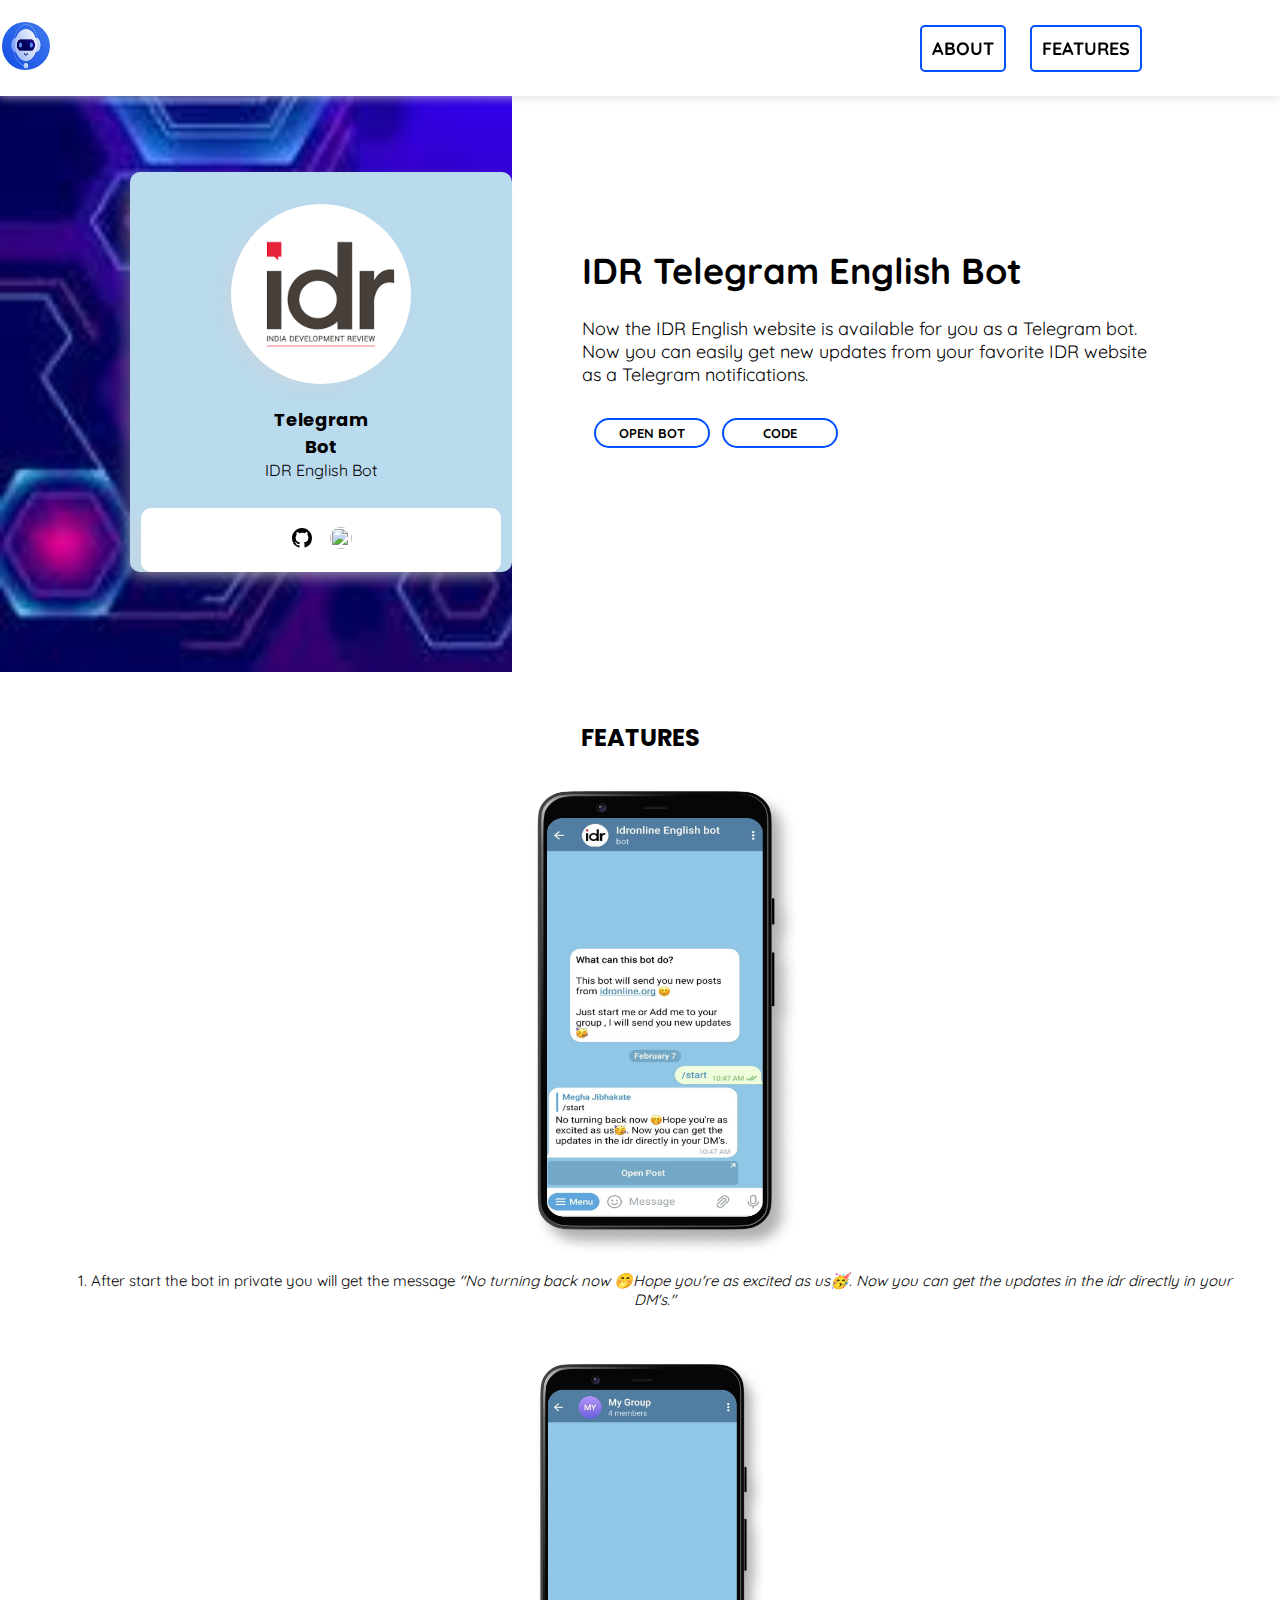
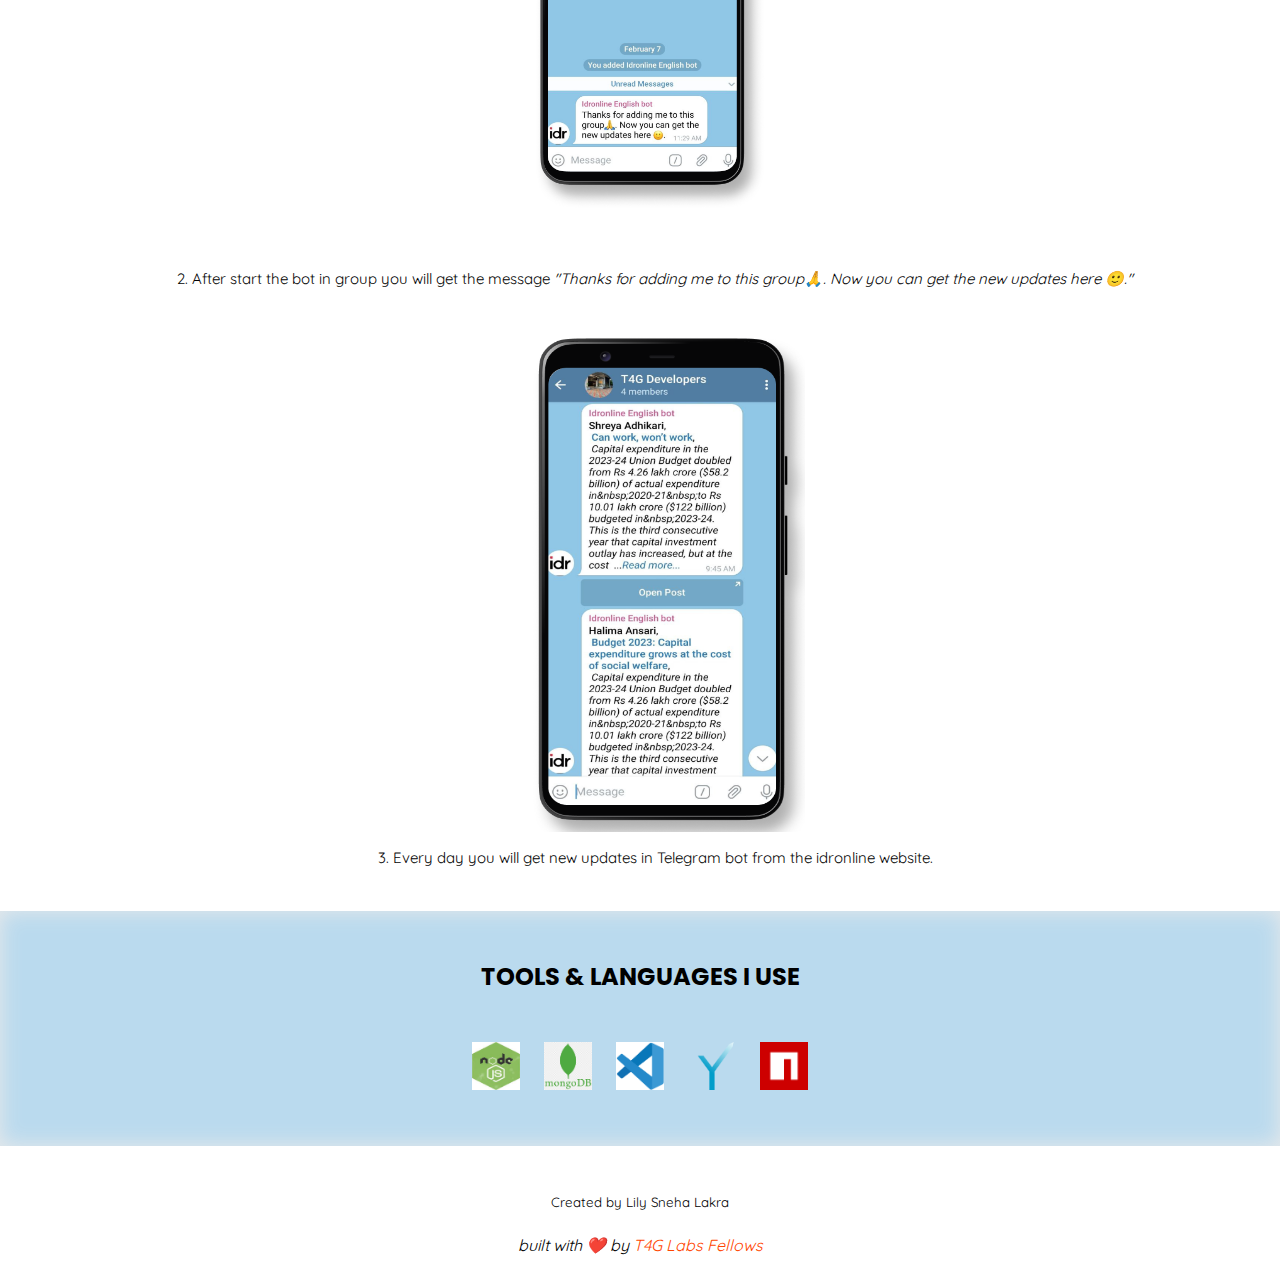
==== commit 9e7e80dc: "commit" ====
--- a/index.html
+++ b/index.html
@@ -27,14 +27,19 @@
             </svg>
         </button>
         <div class="flex-col-n subhead" id="sidebarlinks">
-            <button class="navlink mt btfun" style="color: #0050ff;"><a class="subhead" href='#landingpage'>ABOUT
+            <button class="navlink mt btfun" style="color: #0050ff;"><a class="subhead" href='#about'>ABOUT
                 </a></button>
-            <button class="navlink mt btfun"><a class="subhead" href='#resume'>FEATURES</a></button>
+            <button class="navlink mt btfun"><a class="subhead" href='#features'>FEATURES</a></button>
         </div>
     </div>
 
+    <!-- heading name & logo -->
+    <div class="flex-row nav">
+        <div>
+            <div class="robo-img"><img src="./skills/robot.jpeg" height="48px" width="48px"></div>
+        </div>
 
-    <div class="flex-row nav">
+        <!-- navigation bar -->
         <div class="flex-row">
             <div class="flex-row navdiv">
                 <ul class="flex-row-n subhead navbar">
@@ -60,9 +65,6 @@
                 <div class="name " style="font-size:large;">Bot</div>
                 <div style="font-family: 'Quicksand', sans-serif;">IDR English Bot</div>
                 <div class="flex-row " id="card-bottom">
-                    <!-- <div onclick="window.open('https://www.linkedin.com/in/lily-sneha-lakra/','_blank')" class="px"><img
-                            src="./social/linkedin.svg">
-                    </div> -->
 
                     <div onclick="window.open('https://github.com/Lily-Sneha?tab=repositories','_blank')" class="px">
                         <img src="./social/github.svg">
@@ -89,8 +91,8 @@
                         style="margin-left: 12px;">OPEN
                         BOT
                     </div>
-                    <div onclick="window.location.href='https://telegram.me/Idronline_english_bot' " class="button2"
-                        style="margin-left: 12px;">CODE
+                    <div onclick="window.location.href='https://github.com/Lily-Sneha/Telegram_Bot_website' "
+                        class="button2" style="margin-left: 12px;">CODE
 
                     </div>
                 </div>
@@ -159,17 +161,13 @@
         <div class="name gffix" style="font-size: x-large; margin-top: 48px;">TOOLS & LANGUAGES I USE</div>
         <div class="flex-row" id="skillmainrow">
             <div class="flex-row" id="skillrow1">
-                <div class="skillbox"><img src="skills/node2.png" height="48px" width="48px"></div>
+                <div class="skillbox"><img src="skills/node.jpeg" height="48px" width="48px"></div>
                 <div class="skillbox"><img src="skills/mongodb.png" height="48px" width="48px"></div>
                 <div class="skillbox"><img src="skills/vscode.png" height="48px" width="48px"></div>
                 <div class="skillbox"><img src="skills/Y.png" height="48px" width="48px"></div>
                 <div class="skillbox"><img src="skills/cron.png" height="48px" width="48px"></div>
 
             </div>
-
-            <!-- <div class="flex-row" id="skillrow2">
-                <div class="skillbox"><img src="skills/Y.png" height="48px" width="48px"></div>
-            </div> -->
         </div>
     </div>
 
--- a/style.css
+++ b/style.css
@@ -1,7 +1,11 @@
 body {
     margin: 0px;
     padding: 0px;
-
+}
+
+.robo-img img {
+    border-radius: 100%;
+    padding-left: 2px;
 }
 
 .flex-row {
@@ -42,7 +46,8 @@
 }
 
 .nav {
-    justify-content: end;
+    /* justify-content: end; */
+    justify-content: space-between;
     z-index: 99;
     margin: 0px;
     height: 96px;
@@ -176,6 +181,7 @@
 .px {
     padding-left: 8px;
     padding-right: 8px;
+    cursor: pointer;
 }
 
 #bot {
@@ -268,14 +274,6 @@
     box-shadow: inset 0px 0px 21px 0px #EAEAEA;
 }
 
-/* .hd2 {
-    background-image: url('./assets/bg.gif');
-    background-size: cover;
-    background-repeat: no-repeat;
-    padding: 4px 8px 4px 8px;
-    border-radius: 4px;
-    text-align: center;
-} */
 
 .face1 {
     overflow: hidden;
@@ -320,6 +318,7 @@
     -moz-box-shadow: -8px 6px 16px -3px rgba(211, 211, 211, 0.5); */
     /* border-radius: 4px; */
 }
+
 
 .p-8 {
     padding: 8px;
@@ -421,12 +420,6 @@
     max-width: 700px;
 }
 
-/* .send {
-    margin-top: 24px;
-    margin-bottom: 18px;
-    font-size: small;
-    margin-left: 32px;
-} */
 
 #logo {
     max-width: 340px;
@@ -499,6 +492,8 @@
     margin-top: 10px;
 }
 
+
+
 /* media query ************************ */
 @media (max-width: 1920px) {
 
@@ -874,11 +869,8 @@
         margin-left: 32px;
     }
 
-    /* .bgimg {
-        background-image: url("./assets/background.jpeg");
-    } */
-
-}
+}
+
 
 @media (max-width: 640px) {
     body {
@@ -1000,14 +992,6 @@
         margin: 10px;
     }
 
-    .firstcard {
-        /* margin-left: 32px; */
-    }
-
-    .lastcard {
-        /* margin-right: 32px; */
-    }
-
     .gffix {
         margin-left: 16px;
         margin-right: 16px;
@@ -1121,14 +1105,6 @@
         margin: 10px;
     }
 
-    .firstcard {
-        /* padding-left: 16px; */
-    }
-
-    .lastcard {
-        /* padding-right: 16px; */
-    }
-
     .lp2fix {
         margin-top: 14px;
     }
